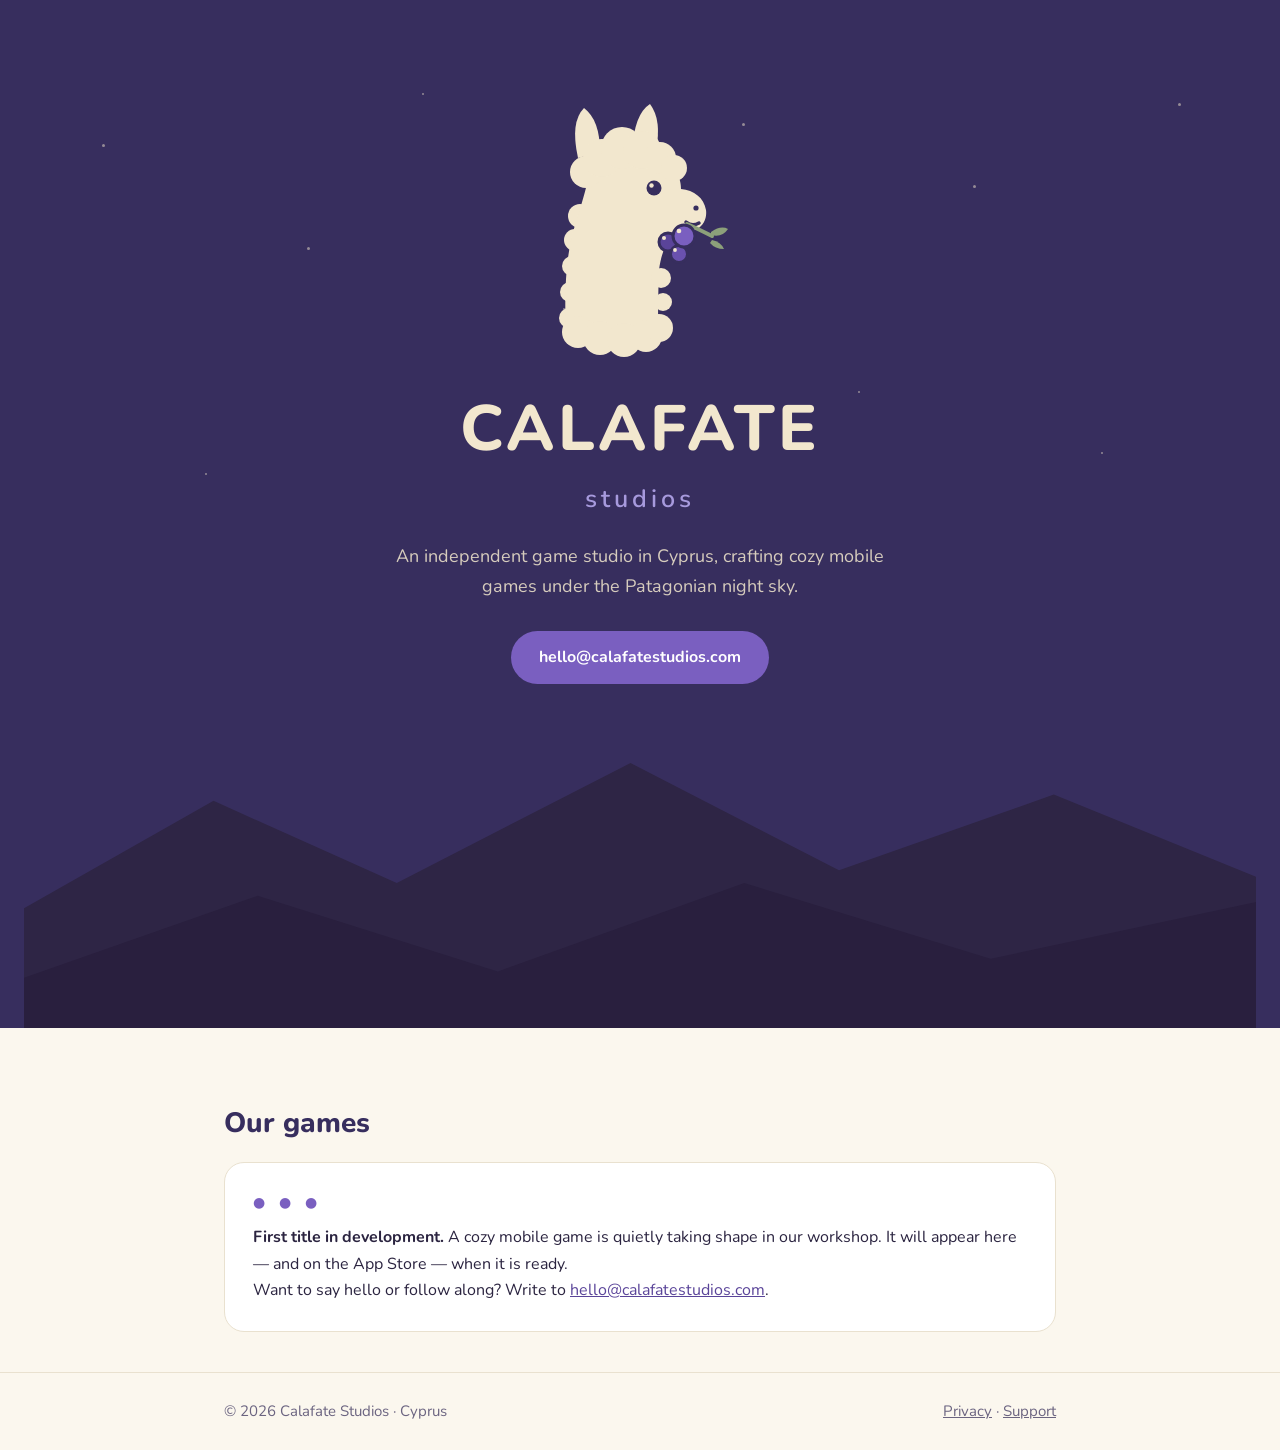
==== index.html @ a1c445d8 "Add initial HTML structure for Calafate Studios site This file contains the complete HTML structure " ====
<!DOCTYPE html>
  <html lang="en">
  <head>
  <meta charset="utf-8">
  <meta name="viewport" content="width=device-width, initial-scale=1">
  <title>Calafate Studios — independent game studio</title>
<meta name="description" content="Calafate Studios is an independent mobile game studio based in Cyprus. First title in development.">
<link rel="preconnect" href="https://fonts.googleapis.com">
  <link rel="preconnect" href="https://fonts.gstatic.com" crossorigin>
  <link href="https://fonts.googleapis.com/css2?family=Nunito:wght@400;600;700;800&display=swap" rel="stylesheet">
  <link rel="stylesheet" href="assets/style.css">
  <link rel="icon" type="image/svg+xml" href="assets/favicon.svg">
  </head>
  <body>

  <header class="hero">
    <div class="stars">
      <span class="star" style="left:8%;top:14%"></span>
      <span class="star s2" style="left:16%;top:46%;animation-delay:.6s"></span>
      <span class="star" style="left:24%;top:24%;animation-delay:1.2s"></span>
      <span class="star s2" style="left:33%;top:9%;animation-delay:.3s"></span>
      <span class="star s2" style="left:44%;top:30%;animation-delay:1.8s"></span>
      <span class="star" style="left:58%;top:12%;animation-delay:.9s"></span>
      <span class="star s2" style="left:67%;top:38%;animation-delay:2.2s"></span>
      <span class="star" style="left:76%;top:18%;animation-delay:1.5s"></span>
      <span class="star s2" style="left:86%;top:44%;animation-delay:.4s"></span>
      <span class="star" style="left:92%;top:10%;animation-delay:2s"></span>
    </div>

    <svg class="alpaca" viewBox="112 62 200 275" xmlns="http://www.w3.org/2000/svg" role="img" aria-label="Calafate Studios alpaca munching calafate berries">
      <path d="M150 132 Q142 96 156 82 Q172 94 172 126 Z" fill="#F2E7CE"/>
      <path d="M204 126 Q206 88 222 78 Q234 94 228 124 Z" fill="#F2E7CE"/>
      <circle cx="152" cy="190" r="12" fill="#F2E7CE"/><circle cx="147" cy="214" r="11" fill="#F2E7CE"/>
      <circle cx="144" cy="240" r="10" fill="#F2E7CE"/><circle cx="142" cy="266" r="10" fill="#F2E7CE"/>
      <circle cx="141" cy="292" r="10" fill="#F2E7CE"/>
      <path d="M138 312 C136 262 138 226 148 196 C154 176 158 164 160 152 C164 128 186 116 208 118 C228 120 244 130 248 144 C252 152 253 158 253 163 C266 164 276 172 278 184 C279 192 276 199 269 203 C260 208 251 208 246 206 C238 216 233 228 231 244 C230 268 230 290 230 312 L138 312 Z" fill="#F2E7CE"/>
      <circle cx="233" cy="252" r="10" fill="#F2E7CE"/><circle cx="235" cy="276" r="9" fill="#F2E7CE"/><circle cx="234" cy="300" r="9" fill="#F2E7CE"/>
      <circle cx="158" cy="146" r="16" fill="#F2E7CE"/><circle cx="174" cy="132" r="19" fill="#F2E7CE"/>
      <circle cx="194" cy="122" r="21" fill="#F2E7CE"/><circle cx="214" cy="124" r="19" fill="#F2E7CE"/>
      <circle cx="232" cy="132" r="16" fill="#F2E7CE"/><circle cx="246" cy="142" r="13" fill="#F2E7CE"/>
      <circle cx="150" cy="306" r="16" fill="#F2E7CE"/><circle cx="172" cy="312" r="17" fill="#F2E7CE"/>
      <circle cx="196" cy="314" r="17" fill="#F2E7CE"/><circle cx="218" cy="310" r="16" fill="#F2E7CE"/>
      <circle cx="231" cy="302" r="14" fill="#F2E7CE"/>
      <circle cx="226" cy="162" r="7.5" fill="#372E5E"/><circle cx="223.5" cy="159.5" r="2.2" fill="#F2E7CE"/>
      <circle cx="268" cy="182" r="2.6" fill="#372E5E"/>
      <path d="M258 196 Q264 201 271 197" fill="none" stroke="#372E5E" stroke-width="3.5" stroke-linecap="round"/>
      <path d="M259 198 C268 202 276 206 284 210" fill="none" stroke="#8CA07A" stroke-width="4" stroke-linecap="round"/>
      <path d="M283 206 Q293 199 300 203 Q294 212 283 209 Z" fill="#8CA07A"/>
      <path d="M284 214 Q293 216 296 223 Q287 223 282 217 Z" fill="#8CA07A"/>
      <circle cx="240" cy="216" r="9" fill="#5A4499" stroke="#372E5E" stroke-width="3"/>
      <circle cx="251" cy="228" r="8.5" fill="#6A51AE" stroke="#372E5E" stroke-width="3"/>
      <circle cx="256" cy="210" r="11" fill="#7A5FC0" stroke="#372E5E" stroke-width="3"/>
      <circle cx="236" cy="212" r="2" fill="#F2E7CE"/><circle cx="247" cy="224" r="1.9" fill="#F2E7CE"/><circle cx="251" cy="205" r="2.3" fill="#F2E7CE"/>
    </svg>

    <h1 class="logo">CALAFATE</h1>
    <div class="logo-sub">studios</div>
    <p class="tagline">An independent game studio in Cyprus, crafting cozy mobile games under the Patagonian night sky.</p>
  <a class="btn" href="mailto:hello@calafatestudios.com">hello@calafatestudios.com</a>

    <svg class="ridges" viewBox="0 0 390 90" preserveAspectRatio="none" xmlns="http://www.w3.org/2000/svg" aria-hidden="true">
      <path d="M0 52 L60 18 L118 44 L192 6 L258 40 L326 16 L390 42 V90 H0 Z" fill="#2E2545"/>
      <path d="M0 74 L74 48 L150 72 L228 44 L306 68 L390 50 V90 H0 Z" fill="#291F3E"/>
    </svg>
  </header>

  <main>
    <section>
      <div class="wrap">
        <h2>Our games</h2>
        <div class="card">
          <p class="berries">&#9679; &#9679; &#9679;</p>
          <p><strong>First title in development.</strong> A cozy mobile game is quietly taking shape in our workshop. It will appear here — and on the App&nbsp;Store — when it is ready.</p>
          <p>Want to say hello or follow along? Write to <a href="mailto:hello@calafatestudios.com">hello@calafatestudios.com</a>.</p>
      </div>
    </div>
  </section>
</main>

<footer>
  <div class="wrap">
    <div>&copy; 2026 Calafate Studios &middot; Cyprus</div>
      <div><a href="privacy/">Privacy</a> &middot; <a href="support/">Support</a></div>
  </div>
</footer>

</body>
</html>
---- assets/style.css ----
:root{
    --indigo:#372E5E; --indigo-deep:#2E2545; --night:#291F3E;
    --paper:#FBF7EE; --cream:#F2E7CE; --ink:#2B2440;
    --berry:#7A5FC0; --berry-deep:#5A4499; --lavender:#A79ADD; --leaf:#8CA07A;
    --line:#E9E1CF;
}
*{box-sizing:border-box;margin:0;padding:0}
body{font-family:'Nunito',system-ui,-apple-system,'Segoe UI',sans-serif;background:var(--paper);color:var(--ink);line-height:1.65}
a{color:var(--berry-deep)}
.wrap{max-width:880px;margin:0 auto;padding:0 24px}

.hero{position:relative;background:var(--indigo);color:var(--cream);overflow:hidden;text-align:center;padding:88px 24px 0}
.stars{position:absolute;inset:0;pointer-events:none}
.star{position:absolute;width:3px;height:3px;border-radius:50%;background:var(--cream);opacity:.5;animation:tw 3.2s ease-in-out infinite}
.star.s2{width:2px;height:2px;animation-duration:4.1s}
@keyframes tw{0%,100%{opacity:.15}50%{opacity:.85}}
.alpaca{width:200px;height:auto;margin:0 auto;display:block;position:relative}
h1.logo{font-weight:800;font-size:clamp(42px,7vw,64px);letter-spacing:.06em;margin-top:14px}
.logo-sub{color:var(--lavender);font-weight:600;font-size:clamp(19px,3vw,25px);letter-spacing:.16em;margin-top:-4px}
.tagline{max-width:540px;margin:22px auto 30px;color:rgba(242,231,206,.85);font-size:18px}
.btn{display:inline-block;background:var(--berry);color:#fff;text-decoration:none;font-weight:700;padding:13px 28px;border-radius:999px;position:relative}
.btn:hover{background:var(--berry-deep)}
.ridges{display:block;width:100%;margin-top:60px}

section{padding:72px 0 40px}
h2{font-size:28px;font-weight:800;color:var(--indigo);margin-bottom:16px}
.card{background:#fff;border:1px solid var(--line);border-radius:20px;padding:28px}
.berries{color:var(--berry);letter-spacing:.35em;font-size:14px;margin-bottom:10px}

.top{background:var(--indigo);padding:14px 0}
.top .wrap{display:flex;align-items:center;gap:12px}
.top a{color:var(--cream);text-decoration:none;font-weight:800;letter-spacing:.09em}
.top .sub{color:var(--lavender);font-weight:600;letter-spacing:.14em;font-size:13px}

.prose{padding-bottom:40px}
.prose h1{font-size:34px;font-weight:800;color:var(--indigo);margin:46px 0 6px}
.prose .date{color:#6b6480;margin-bottom:26px}
.prose h2{font-size:21px;margin:28px 0 8px}
.prose p,.prose li{margin-bottom:12px}
.prose ul{padding-left:22px}
.contact-btn{margin:10px 0 4px}

footer{border-top:1px solid var(--line);padding:26px 0;color:#6b6480;font-size:15px}
footer .wrap{display:flex;flex-wrap:wrap;gap:8px 20px;justify-content:space-between}
footer a{color:inherit}
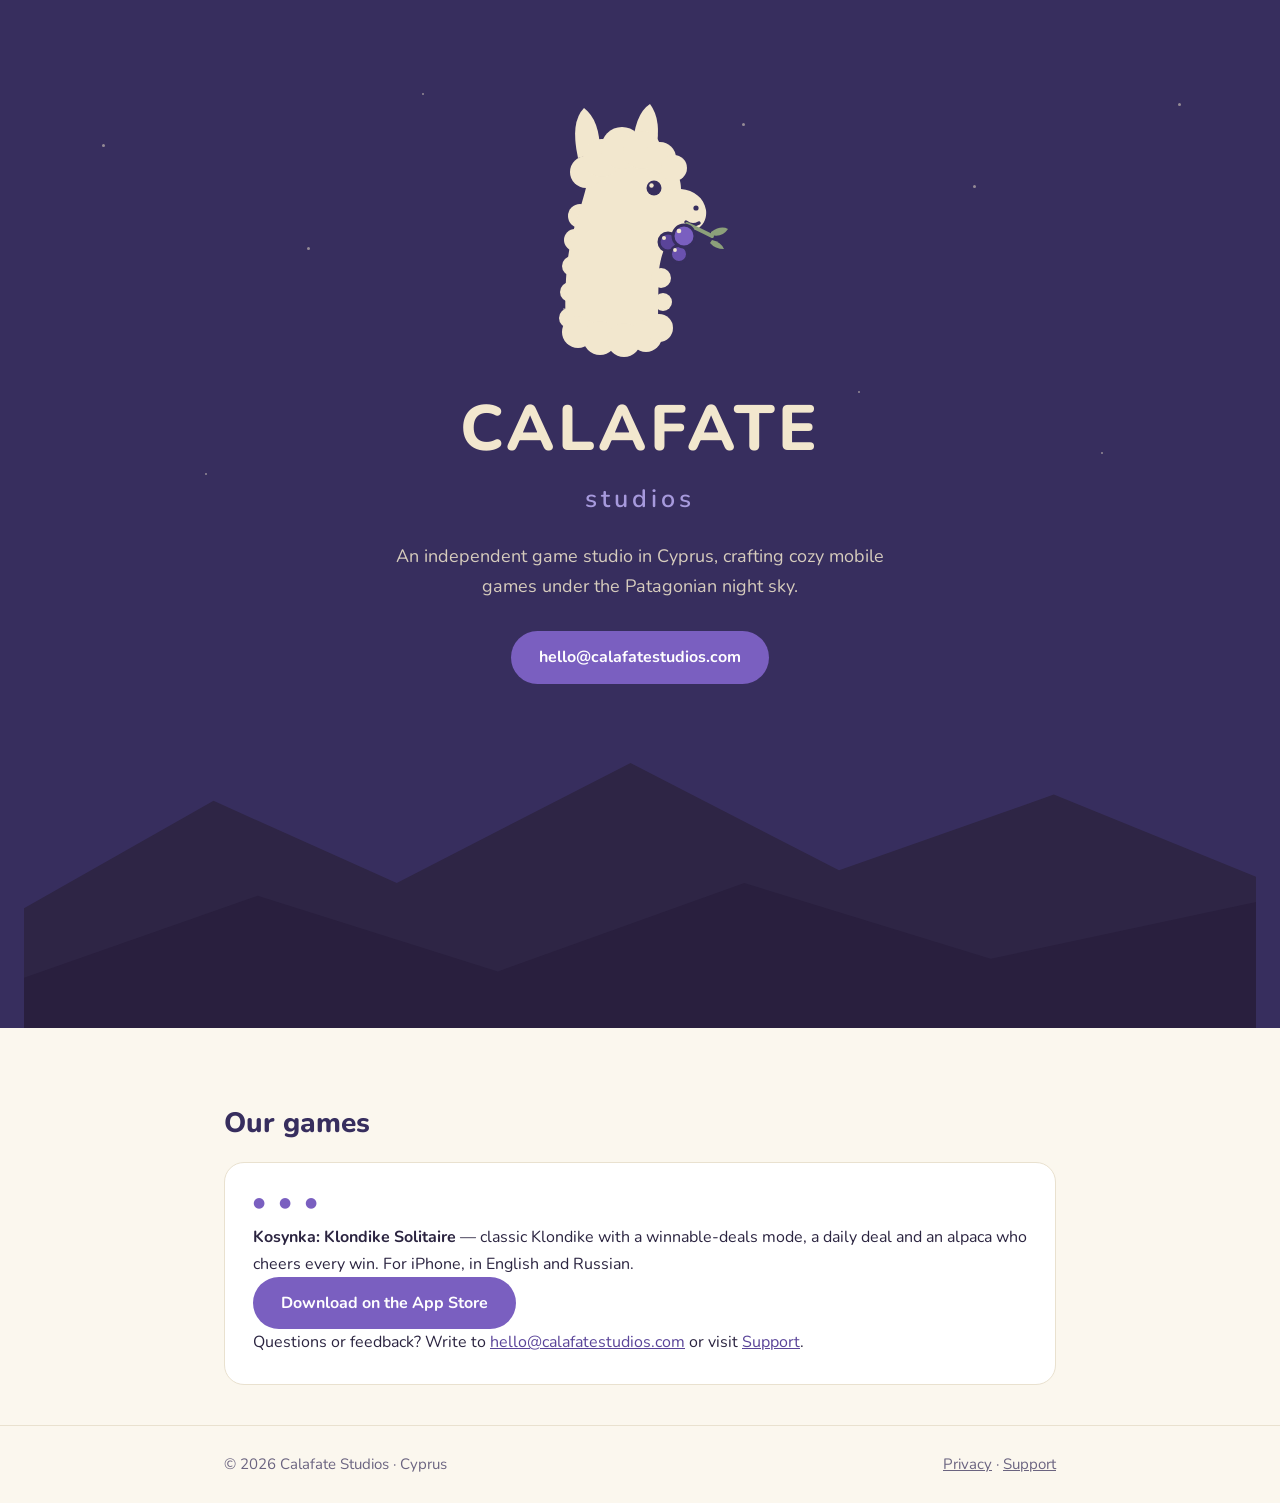
==== commit 4e77adce: "Link Kosynka on the App Store from the home page" ====
--- a/index.html
+++ b/index.html
@@ -4,7 +4,7 @@
   <meta charset="utf-8">
   <meta name="viewport" content="width=device-width, initial-scale=1">
   <title>Calafate Studios — independent game studio</title>
-<meta name="description" content="Calafate Studios is an independent mobile game studio based in Cyprus. First title in development.">
+<meta name="description" content="Calafate Studios is an independent mobile game studio based in Cyprus. Our first game, Kosynka: Klondike Solitaire, is available on the App Store.">
 <link rel="preconnect" href="https://fonts.googleapis.com">
   <link rel="preconnect" href="https://fonts.gstatic.com" crossorigin>
   <link href="https://fonts.googleapis.com/css2?family=Nunito:wght@400;600;700;800&display=swap" rel="stylesheet">
@@ -70,8 +70,9 @@
         <h2>Our games</h2>
         <div class="card">
           <p class="berries">&#9679; &#9679; &#9679;</p>
-          <p><strong>First title in development.</strong> A cozy mobile game is quietly taking shape in our workshop. It will appear here — and on the App&nbsp;Store — when it is ready.</p>
-          <p>Want to say hello or follow along? Write to <a href="mailto:hello@calafatestudios.com">hello@calafatestudios.com</a>.</p>
+          <p><strong>Kosynka: Klondike Solitaire</strong> — classic Klondike with a winnable-deals mode, a daily deal and an alpaca who cheers every win. For iPhone, in English and Russian.</p>
+          <p><a class="btn" href="https://apps.apple.com/app/id6811187388">Download on the App&nbsp;Store</a></p>
+          <p>Questions or feedback? Write to <a href="mailto:hello@calafatestudios.com">hello@calafatestudios.com</a> or visit <a href="support/">Support</a>.</p>
       </div>
     </div>
   </section>
